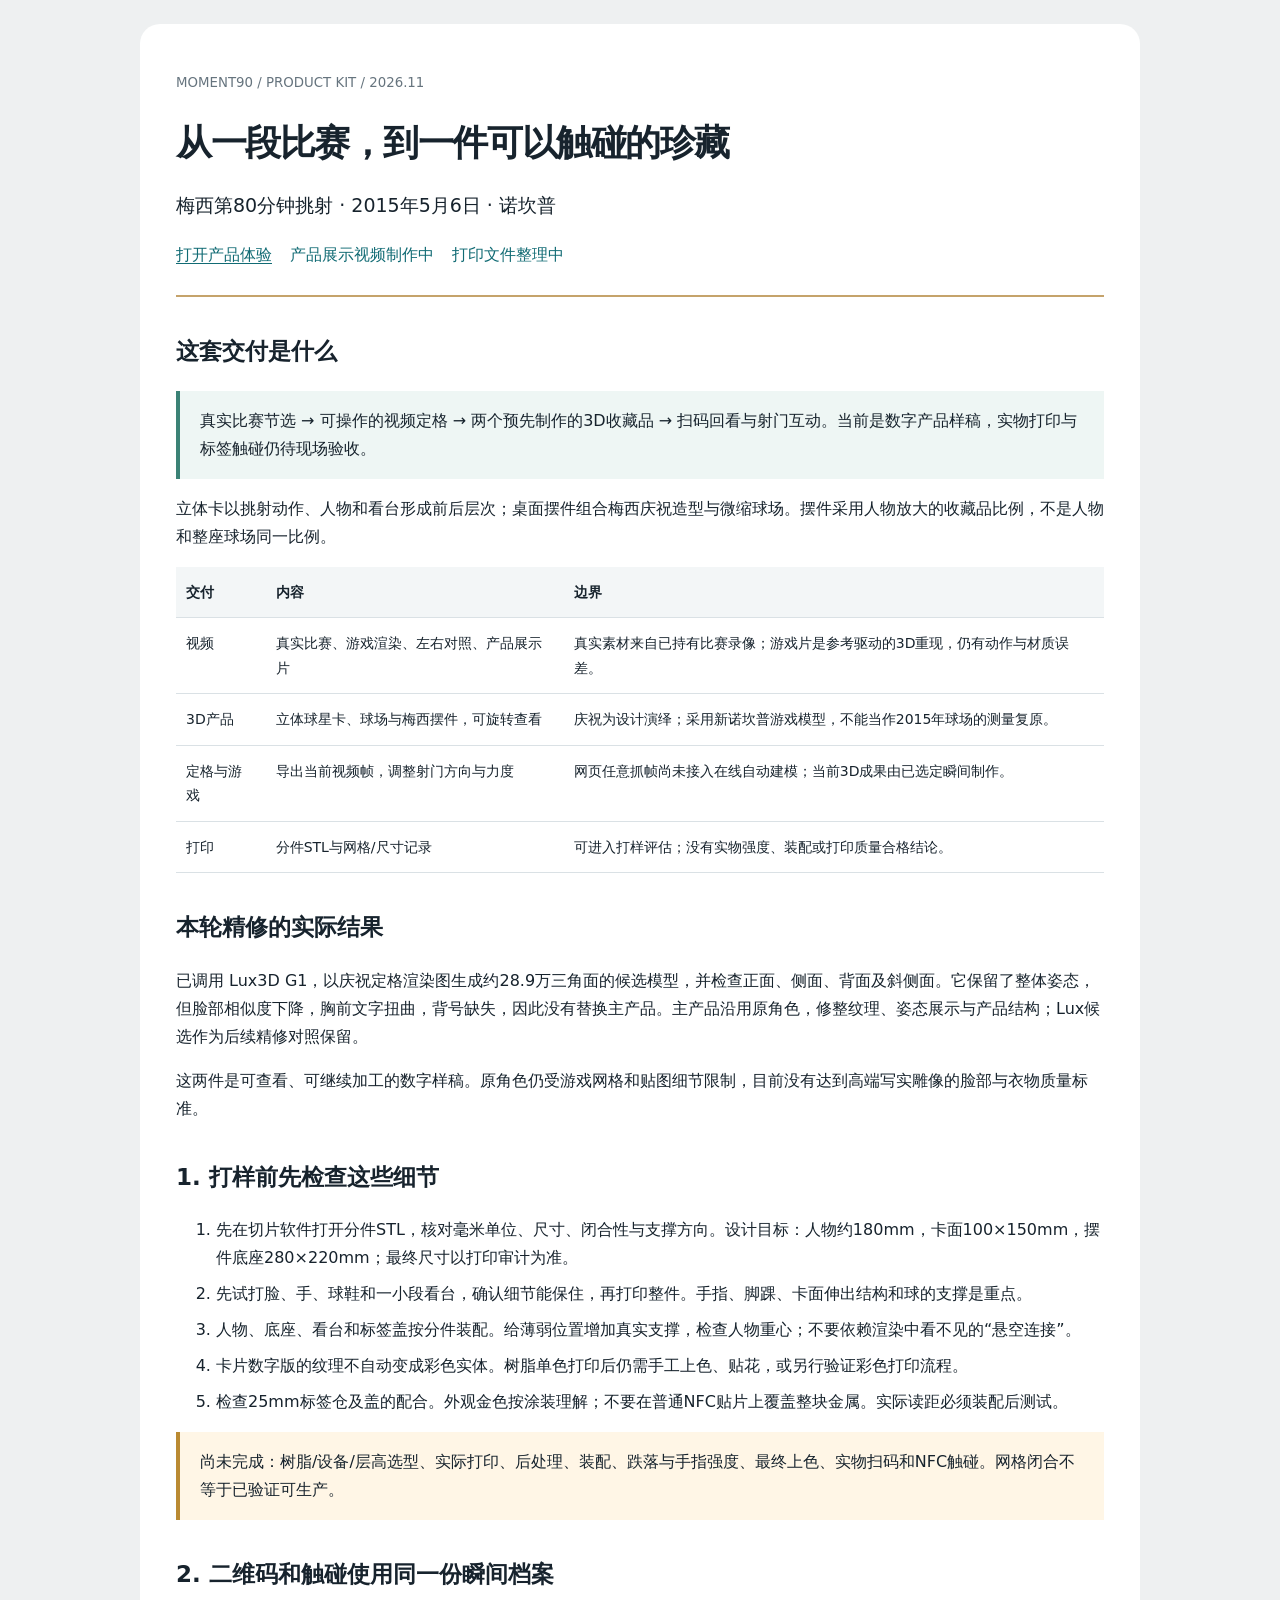
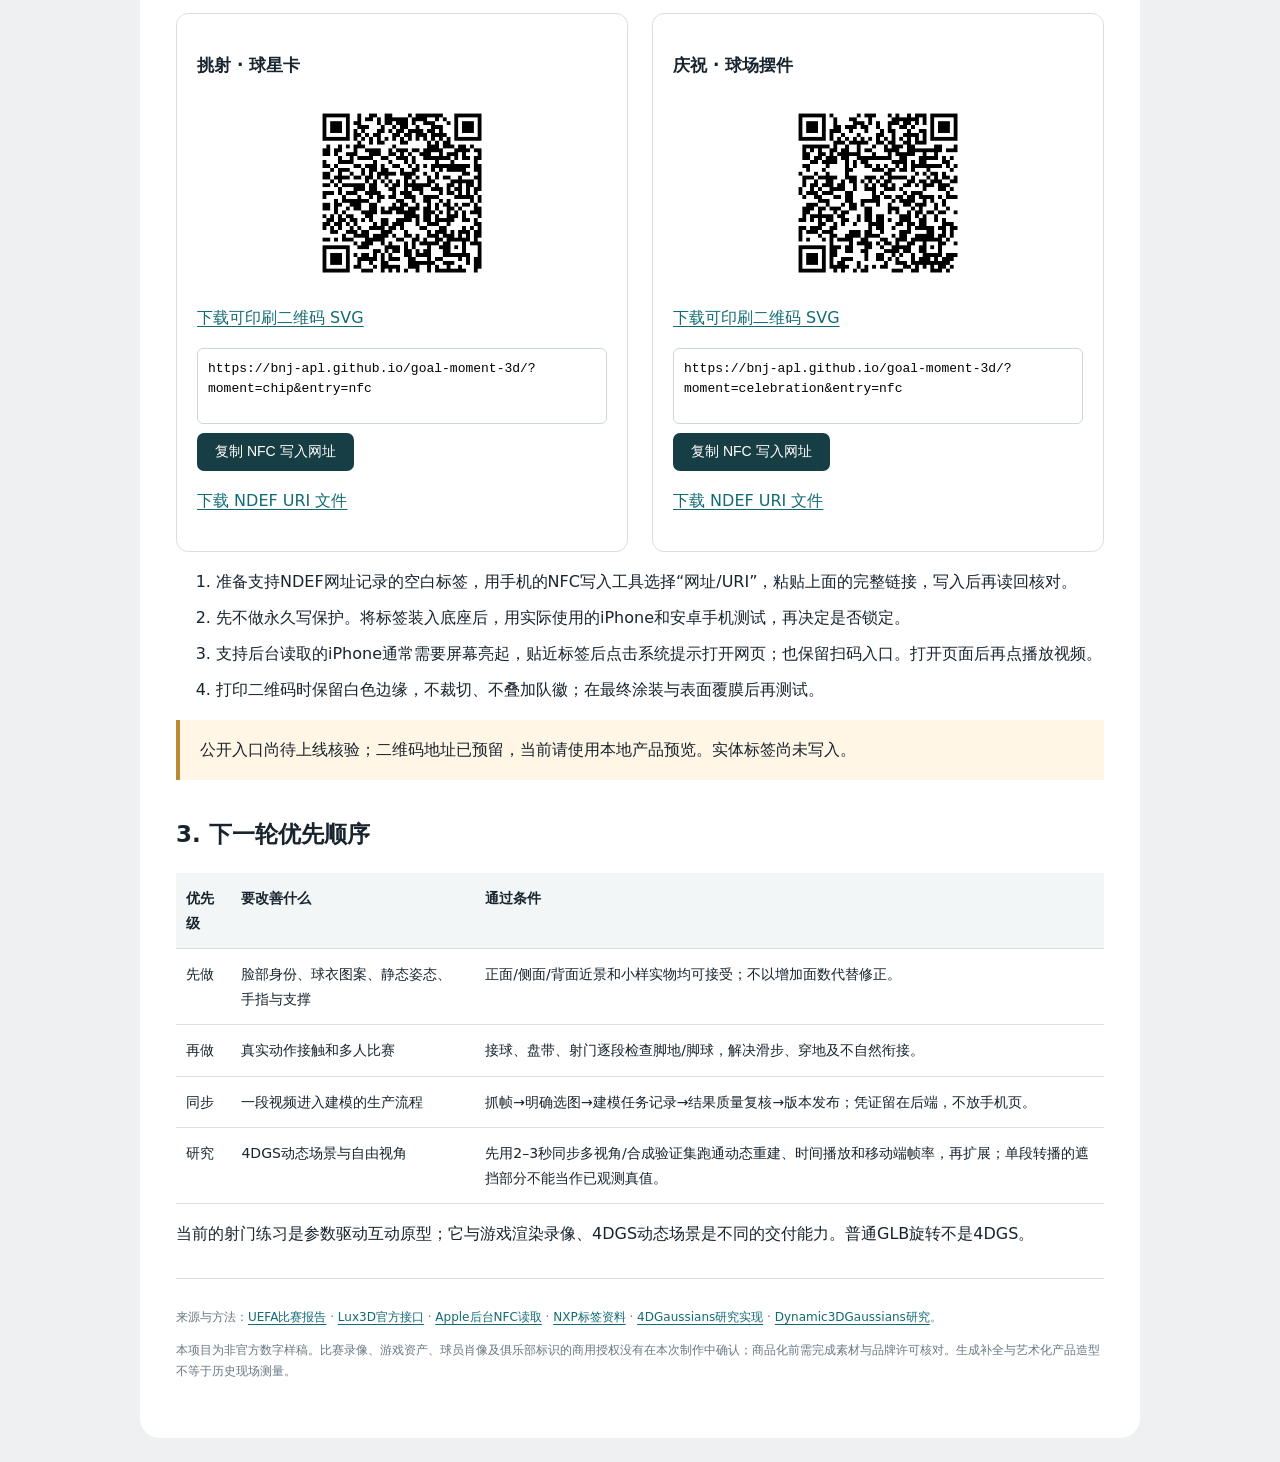
==== delivery/制作与打样说明.html @ 6e534cf5 "Add Moment90 collectible product experience" ====
<!doctype html><html lang="zh-CN"><meta charset="utf-8"><meta name="viewport" content="width=device-width,initial-scale=1"><title>MOMENT90 · 制作与打样说明</title><style>
:root{color-scheme:light}*{box-sizing:border-box}body{margin:0;background:#eef0f1;color:#17232d;font:16px/1.75 system-ui,-apple-system,"PingFang SC",sans-serif}main{max-width:1000px;padding:44px 36px;margin:24px auto;background:white;border-radius:20px}header{border-bottom:2px solid #c5a36b;padding-bottom:26px}small,.muted{color:#66747e}h1{font-size:36px;line-height:1.25;letter-spacing:-.04em}h2{font-size:23px;margin-top:34px}h3{font-size:17px}a{color:#116b74;text-underline-offset:3px}.lead{font-size:19px}.grid{display:grid;grid-template-columns:1fr 1fr;gap:24px}.box{border:1px solid #d7dfe3;border-radius:12px;padding:20px}.state{background:#eef6f4;padding:16px 20px;border-left:4px solid #3b8276}.pending{background:#fff6e6;padding:16px 20px;border-left:4px solid #ba8a32}table{width:100%;border-collapse:collapse;font-size:14px}th,td{text-align:left;vertical-align:top;border-bottom:1px solid #dae1e5;padding:13px 10px}th{background:#f3f6f7}img.qr{width:190px;height:190px;display:block;margin:12px auto}code{overflow-wrap:anywhere;font-size:13px}li{margin:8px 0}button{padding:10px 18px;background:#173e45;color:white;border:0;border-radius:7px;font-size:14px;cursor:pointer}textarea{width:100%;height:76px;font:13px/1.5 monospace;padding:10px;border:1px solid #cbd6dd;border-radius:6px;resize:none}.links{display:flex;gap:18px;flex-wrap:wrap}.foot{font-size:12px;color:#697883;margin-top:30px;border-top:1px solid #ddd;padding-top:16px}@media(max-width:650px){main{margin:0;border-radius:0;padding:28px 18px}.grid{grid-template-columns:1fr}h1{font-size:30px}table{font-size:12px}th,td{padding:8px 5px}}@media print{body{background:white}main{margin:0;padding:0}button{display:none}a{color:inherit}.box,table,.pending{break-inside:avoid}}
</style><main><header><small>MOMENT90 / PRODUCT KIT / 2026.11</small><h1>从一段比赛，到一件可以触碰的珍藏</h1><p class="lead">梅西第80分钟挑射 · 2015年5月6日 · 诺坎普</p><div class="links"><a href="../index.html">打开产品体验</a><a id="film-link" data-href="../media/product-film.mp4" aria-disabled="true">产品展示视频制作中</a><a id="print-link" data-href="print-samples.zip" aria-disabled="true">打印文件整理中</a></div></header>
<section><h2>这套交付是什么</h2><div class="state">真实比赛节选 → 可操作的视频定格 → 两个预先制作的3D收藏品 → 扫码回看与射门互动。当前是数字产品样稿，实物打印与标签触碰仍待现场验收。</div><p>立体卡以挑射动作、人物和看台形成前后层次；桌面摆件组合梅西庆祝造型与微缩球场。摆件采用人物放大的收藏品比例，不是人物和整座球场同一比例。</p><table><tr><th>交付</th><th>内容</th><th>边界</th></tr><tr><td>视频</td><td>真实比赛、游戏渲染、左右对照、产品展示片</td><td>真实素材来自已持有比赛录像；游戏片是参考驱动的3D重现，仍有动作与材质误差。</td></tr><tr><td>3D产品</td><td>立体球星卡、球场与梅西摆件，可旋转查看</td><td>庆祝为设计演绎；采用新诺坎普游戏模型，不能当作2015年球场的测量复原。</td></tr><tr><td>定格与游戏</td><td>导出当前视频帧，调整射门方向与力度</td><td>网页任意抓帧尚未接入在线自动建模；当前3D成果由已选定瞬间制作。</td></tr><tr><td>打印</td><td>分件STL与网格/尺寸记录</td><td>可进入打样评估；没有实物强度、装配或打印质量合格结论。</td></tr></table></section>
<section><h2>本轮精修的实际结果</h2><p>已调用 Lux3D G1，以庆祝定格渲染图生成约28.9万三角面的候选模型，并检查正面、侧面、背面及斜侧面。它保留了整体姿态，但脸部相似度下降，胸前文字扭曲，背号缺失，因此没有替换主产品。主产品沿用原角色，修整纹理、姿态展示与产品结构；Lux候选作为后续精修对照保留。</p><p>这两件是可查看、可继续加工的数字样稿。原角色仍受游戏网格和贴图细节限制，目前没有达到高端写实雕像的脸部与衣物质量标准。</p></section><section><h2>1. 打样前先检查这些细节</h2><ol><li>先在切片软件打开分件STL，核对毫米单位、尺寸、闭合性与支撑方向。设计目标：人物约180mm，卡面100×150mm，摆件底座280×220mm；最终尺寸以打印审计为准。</li><li>先试打脸、手、球鞋和一小段看台，确认细节能保住，再打印整件。手指、脚踝、卡面伸出结构和球的支撑是重点。</li><li>人物、底座、看台和标签盖按分件装配。给薄弱位置增加真实支撑，检查人物重心；不要依赖渲染中看不见的“悬空连接”。</li><li>卡片数字版的纹理不自动变成彩色实体。树脂单色打印后仍需手工上色、贴花，或另行验证彩色打印流程。</li><li>检查25mm标签仓及盖的配合。外观金色按涂装理解；不要在普通NFC贴片上覆盖整块金属。实际读距必须装配后测试。</li></ol><div class="pending">尚未完成：树脂/设备/层高选型、实际打印、后处理、装配、跌落与手指强度、最终上色、实物扫码和NFC触碰。网格闭合不等于已验证可生产。</div></section>
<section><h2>2. 二维码和触碰使用同一份瞬间档案</h2><div class="grid"><article class="box"><h3>挑射 · 球星卡</h3><img class="qr" src="../assets/experience-qr.png" alt="挑射瞬间二维码"><p><a href="../assets/experience-qr.svg" download>下载可印刷二维码 SVG</a></p><textarea readonly id="chip">https://bnj-apl.github.io/goal-moment-3d/?moment=chip&amp;entry=nfc</textarea><button onclick="copy('chip',this)">复制 NFC 写入网址</button><p><a href="nfc-chip.ndef" download>下载 NDEF URI 文件</a></p></article><article class="box"><h3>庆祝 · 球场摆件</h3><img class="qr" src="../assets/celebration-qr.png" alt="庆祝瞬间二维码"><p><a href="../assets/celebration-qr.svg" download>下载可印刷二维码 SVG</a></p><textarea readonly id="celebration">https://bnj-apl.github.io/goal-moment-3d/?moment=celebration&amp;entry=nfc</textarea><button onclick="copy('celebration',this)">复制 NFC 写入网址</button><p><a href="nfc-celebration.ndef" download>下载 NDEF URI 文件</a></p></article></div><ol><li>准备支持NDEF网址记录的空白标签，用手机的NFC写入工具选择“网址/URI”，粘贴上面的完整链接，写入后再读回核对。</li><li>先不做永久写保护。将标签装入底座后，用实际使用的iPhone和安卓手机测试，再决定是否锁定。</li><li>支持后台读取的iPhone通常需要屏幕亮起，贴近标签后点击系统提示打开网页；也保留扫码入口。打开页面后再点播放视频。</li><li>打印二维码时保留白色边缘，不裁切、不叠加队徽；在最终涂装与表面覆膜后再测试。</li></ol><p id="web-state" class="pending">公开网址验收状态：读取中。此处的文件正确不代表实体标签已写入。</p></section>
<section><h2>3. 下一轮优先顺序</h2><table><tr><th>优先级</th><th>要改善什么</th><th>通过条件</th></tr><tr><td>先做</td><td>脸部身份、球衣图案、静态姿态、手指与支撑</td><td>正面/侧面/背面近景和小样实物均可接受；不以增加面数代替修正。</td></tr><tr><td>再做</td><td>真实动作接触和多人比赛</td><td>接球、盘带、射门逐段检查脚地/脚球，解决滑步、穿地及不自然衔接。</td></tr><tr><td>同步</td><td>一段视频进入建模的生产流程</td><td>抓帧→明确选图→建模任务记录→结果质量复核→版本发布；凭证留在后端，不放手机页。</td></tr><tr><td>研究</td><td>4DGS动态场景与自由视角</td><td>先用2–3秒同步多视角/合成验证集跑通动态重建、时间播放和移动端帧率，再扩展；单段转播的遮挡部分不能当作已观测真值。</td></tr></table><p>当前的射门练习是参数驱动互动原型；它与游戏渲染录像、4DGS动态场景是不同的交付能力。普通GLB旋转不是4DGS。</p></section>
<footer class="foot"><p>来源与方法：<a href="https://www.uefa.com/uefachampionsleague/news/0221-0e909116af7b-fe3ef95b6374-1000--messi-double-puts-barca-in-control-against-bayern/">UEFA比赛报告</a> · <a href="https://labs.aholo.ai/api-docs/en/sdk/python">Lux3D官方接口</a> · <a href="https://developer.apple.com/documentation/CoreNFC/adding-support-for-background-tag-reading">Apple后台NFC读取</a> · <a href="https://www.nxp.com/docs/en/data-sheet/NTAG213_215_216.pdf">NXP标签资料</a> · <a href="https://github.com/hustvl/4DGaussians">4DGaussians研究实现</a> · <a href="https://dynamic3dgaussians.github.io/">Dynamic3DGaussians研究</a>。</p><p>本项目为非官方数字样稿。比赛录像、游戏资产、球员肖像及俱乐部标识的商用授权没有在本次制作中确认；商品化前需完成素材与品牌许可核对。生成补全与艺术化产品造型不等于历史现场测量。</p></footer></main><script>async function checkDownload(id,label){let a=document.getElementById(id);try{let r=await fetch(a.dataset.href,{method:"HEAD",cache:"no-store"});if(r.ok){a.href=a.dataset.href;a.textContent=label;a.removeAttribute("aria-disabled")}}catch(e){}}checkDownload("film-link","产品展示视频");checkDownload("print-link","分件打印候选包");setInterval(()=>{checkDownload("film-link","产品展示视频");checkDownload("print-link","分件打印候选包")},30000);async function copy(id,b){let t=document.getElementById(id);try{await navigator.clipboard.writeText(t.value);b.textContent='已复制'}catch(e){t.select();b.textContent='已选中，请复制'}}fetch('../product-contract.json').then(r=>r.json()).then(d=>{let e=document.getElementById('web-state');e.textContent=d.experience?.verified?'公开入口已完成线上检查。二维码与NDEF内容已解码核对；实体标签尚未写入或触碰验收。':'公开入口尚待上线核验；二维码地址已预留，当前请使用本地产品预览。实体标签尚未写入。';e.className=d.experience?.verified?'state':'pending'}).catch(()=>{document.getElementById('web-state').textContent='离线查看说明：请联网打开产品入口确认可访问。实体标签尚未写入。'})</script></html>
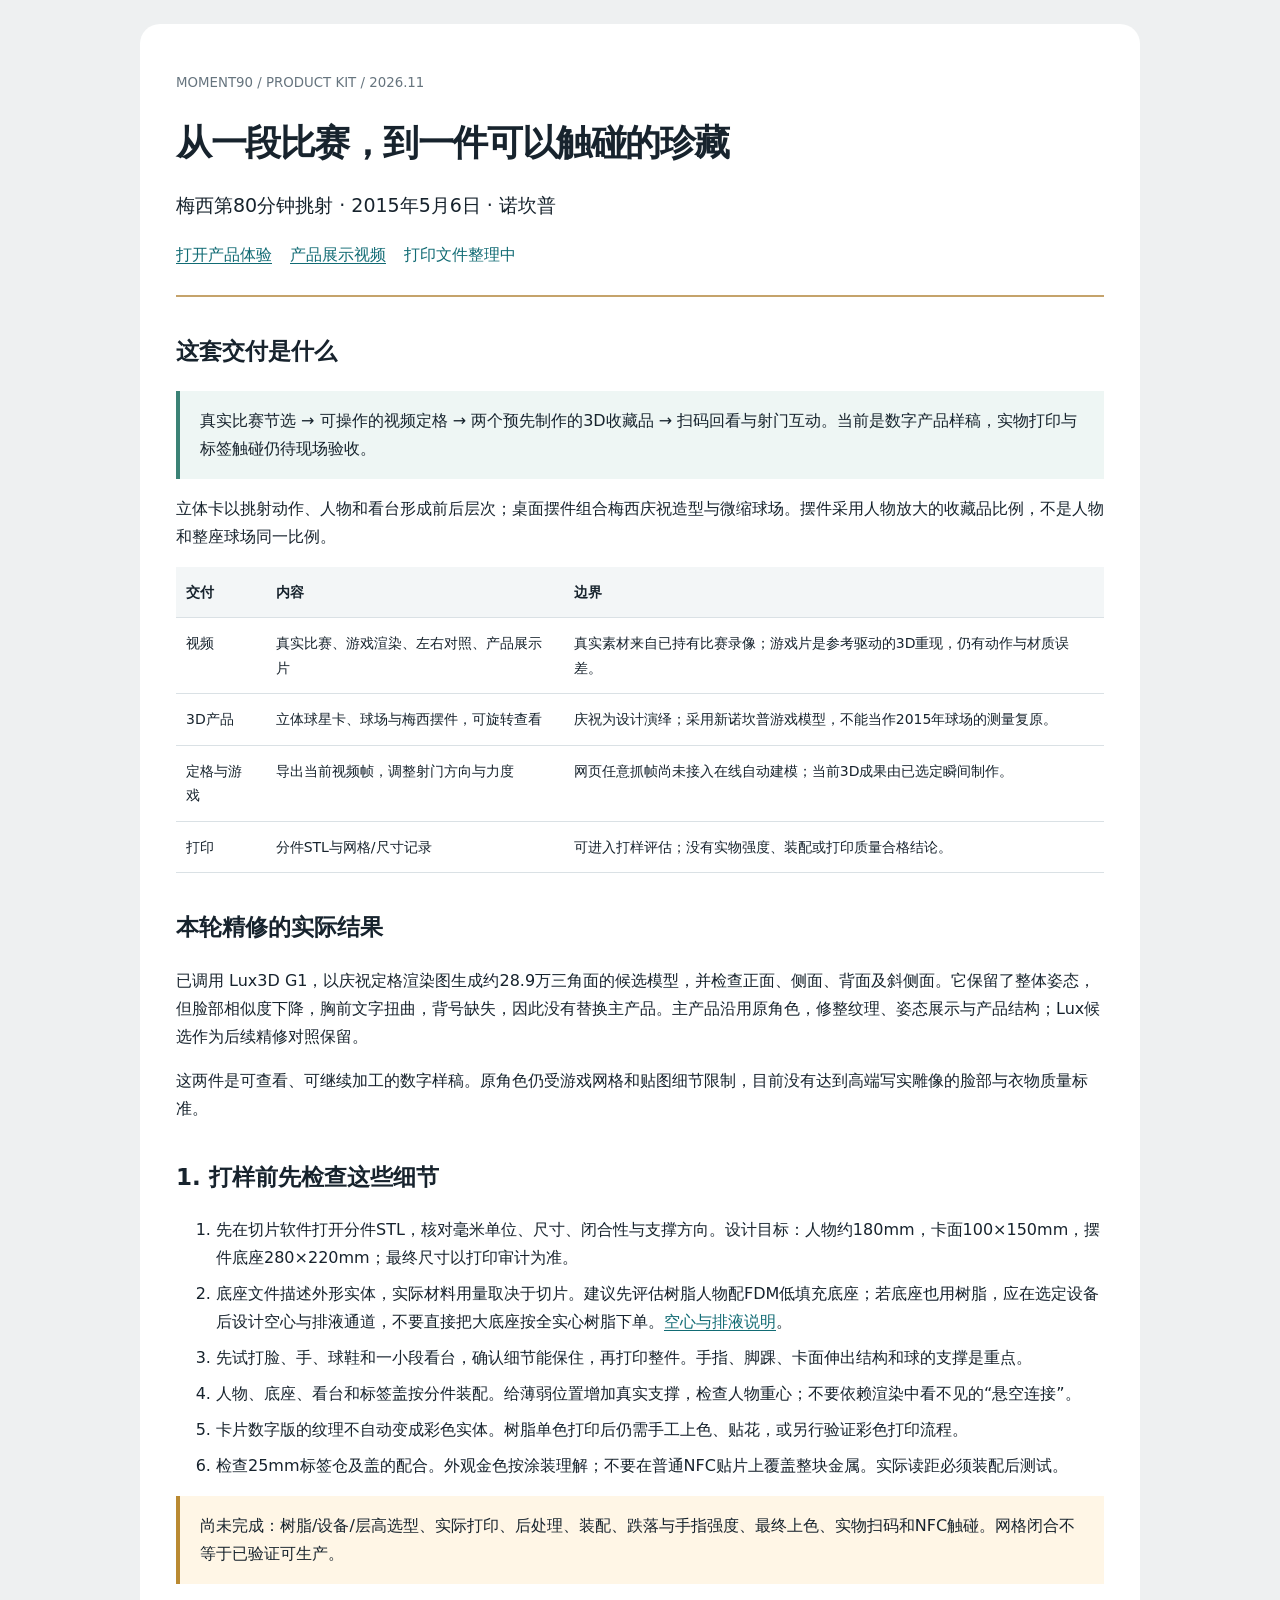
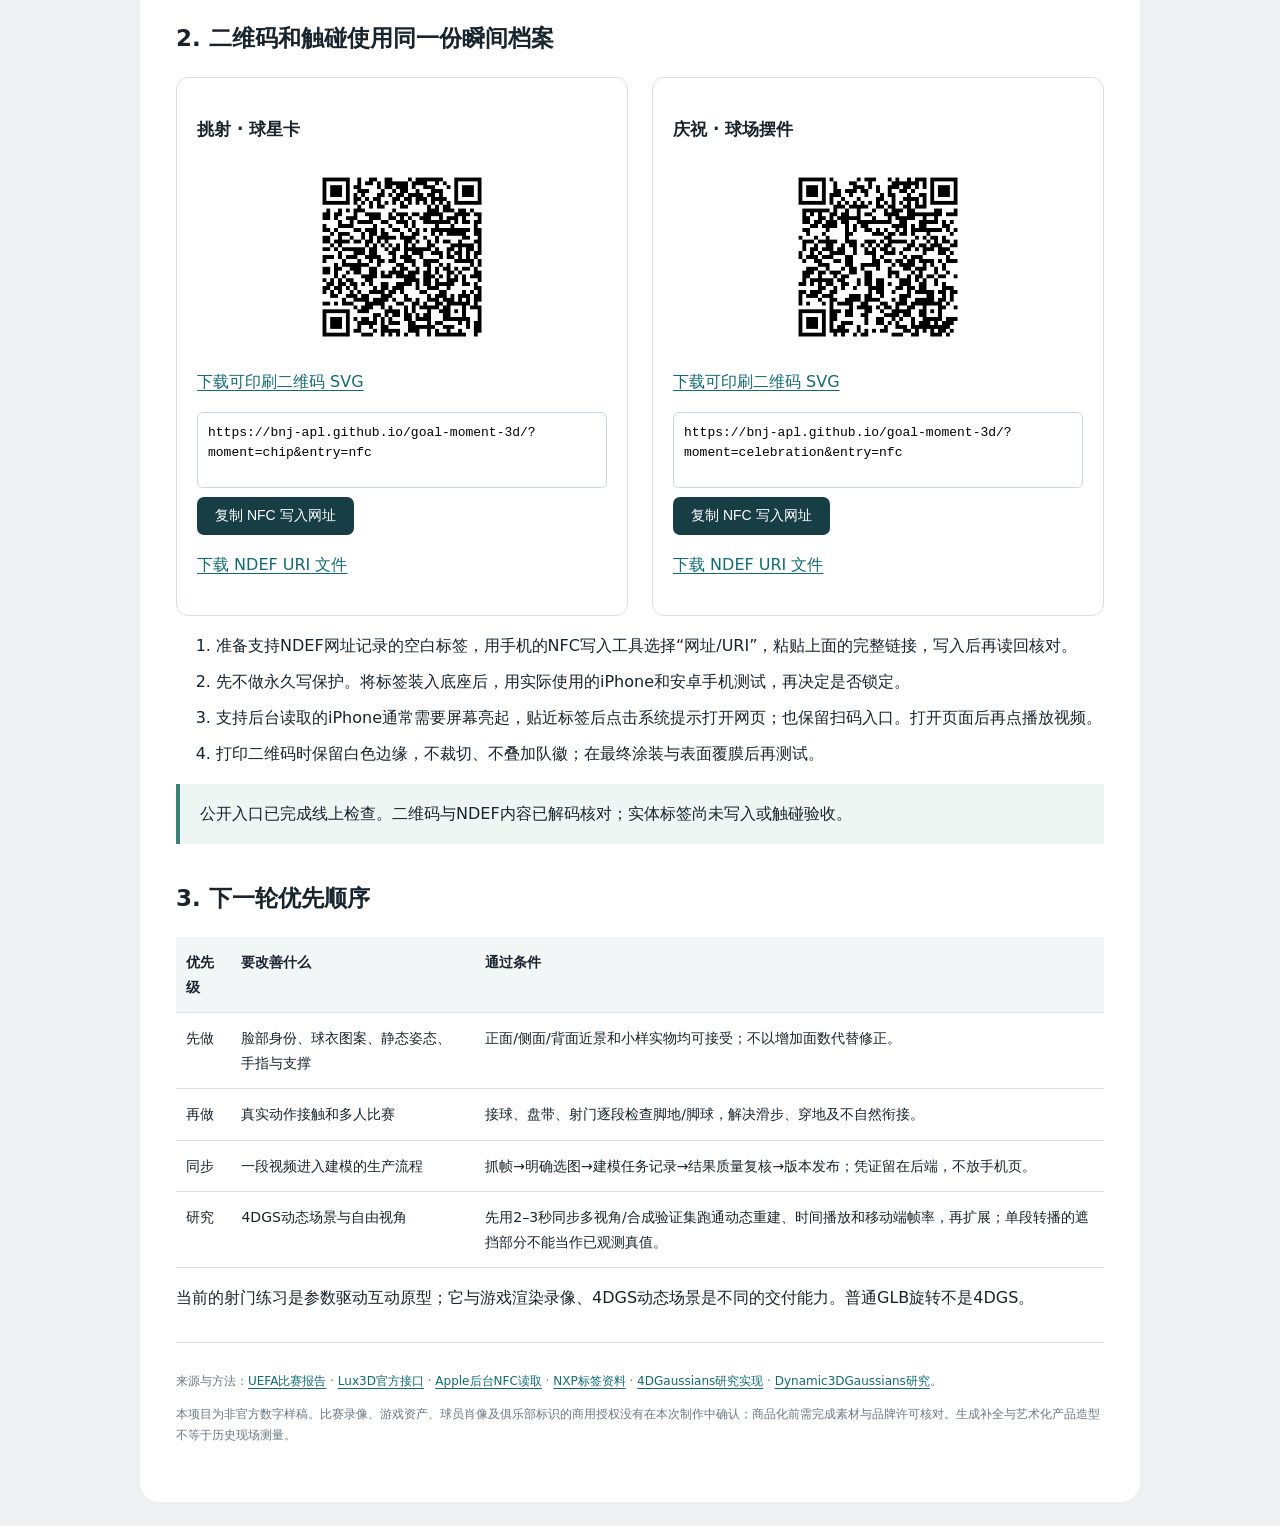
==== commit 4d768c03: "Publish 72-second Moment90 product film" ====
--- a/delivery/制作与打样说明.html
+++ b/delivery/制作与打样说明.html
@@ -2,7 +2,7 @@
 :root{color-scheme:light}*{box-sizing:border-box}body{margin:0;background:#eef0f1;color:#17232d;font:16px/1.75 system-ui,-apple-system,"PingFang SC",sans-serif}main{max-width:1000px;padding:44px 36px;margin:24px auto;background:white;border-radius:20px}header{border-bottom:2px solid #c5a36b;padding-bottom:26px}small,.muted{color:#66747e}h1{font-size:36px;line-height:1.25;letter-spacing:-.04em}h2{font-size:23px;margin-top:34px}h3{font-size:17px}a{color:#116b74;text-underline-offset:3px}.lead{font-size:19px}.grid{display:grid;grid-template-columns:1fr 1fr;gap:24px}.box{border:1px solid #d7dfe3;border-radius:12px;padding:20px}.state{background:#eef6f4;padding:16px 20px;border-left:4px solid #3b8276}.pending{background:#fff6e6;padding:16px 20px;border-left:4px solid #ba8a32}table{width:100%;border-collapse:collapse;font-size:14px}th,td{text-align:left;vertical-align:top;border-bottom:1px solid #dae1e5;padding:13px 10px}th{background:#f3f6f7}img.qr{width:190px;height:190px;display:block;margin:12px auto}code{overflow-wrap:anywhere;font-size:13px}li{margin:8px 0}button{padding:10px 18px;background:#173e45;color:white;border:0;border-radius:7px;font-size:14px;cursor:pointer}textarea{width:100%;height:76px;font:13px/1.5 monospace;padding:10px;border:1px solid #cbd6dd;border-radius:6px;resize:none}.links{display:flex;gap:18px;flex-wrap:wrap}.foot{font-size:12px;color:#697883;margin-top:30px;border-top:1px solid #ddd;padding-top:16px}@media(max-width:650px){main{margin:0;border-radius:0;padding:28px 18px}.grid{grid-template-columns:1fr}h1{font-size:30px}table{font-size:12px}th,td{padding:8px 5px}}@media print{body{background:white}main{margin:0;padding:0}button{display:none}a{color:inherit}.box,table,.pending{break-inside:avoid}}
 </style><main><header><small>MOMENT90 / PRODUCT KIT / 2026.11</small><h1>从一段比赛，到一件可以触碰的珍藏</h1><p class="lead">梅西第80分钟挑射 · 2015年5月6日 · 诺坎普</p><div class="links"><a href="../index.html">打开产品体验</a><a id="film-link" data-href="../media/product-film.mp4" aria-disabled="true">产品展示视频制作中</a><a id="print-link" data-href="print-samples.zip" aria-disabled="true">打印文件整理中</a></div></header>
 <section><h2>这套交付是什么</h2><div class="state">真实比赛节选 → 可操作的视频定格 → 两个预先制作的3D收藏品 → 扫码回看与射门互动。当前是数字产品样稿，实物打印与标签触碰仍待现场验收。</div><p>立体卡以挑射动作、人物和看台形成前后层次；桌面摆件组合梅西庆祝造型与微缩球场。摆件采用人物放大的收藏品比例，不是人物和整座球场同一比例。</p><table><tr><th>交付</th><th>内容</th><th>边界</th></tr><tr><td>视频</td><td>真实比赛、游戏渲染、左右对照、产品展示片</td><td>真实素材来自已持有比赛录像；游戏片是参考驱动的3D重现，仍有动作与材质误差。</td></tr><tr><td>3D产品</td><td>立体球星卡、球场与梅西摆件，可旋转查看</td><td>庆祝为设计演绎；采用新诺坎普游戏模型，不能当作2015年球场的测量复原。</td></tr><tr><td>定格与游戏</td><td>导出当前视频帧，调整射门方向与力度</td><td>网页任意抓帧尚未接入在线自动建模；当前3D成果由已选定瞬间制作。</td></tr><tr><td>打印</td><td>分件STL与网格/尺寸记录</td><td>可进入打样评估；没有实物强度、装配或打印质量合格结论。</td></tr></table></section>
-<section><h2>本轮精修的实际结果</h2><p>已调用 Lux3D G1，以庆祝定格渲染图生成约28.9万三角面的候选模型，并检查正面、侧面、背面及斜侧面。它保留了整体姿态，但脸部相似度下降，胸前文字扭曲，背号缺失，因此没有替换主产品。主产品沿用原角色，修整纹理、姿态展示与产品结构；Lux候选作为后续精修对照保留。</p><p>这两件是可查看、可继续加工的数字样稿。原角色仍受游戏网格和贴图细节限制，目前没有达到高端写实雕像的脸部与衣物质量标准。</p></section><section><h2>1. 打样前先检查这些细节</h2><ol><li>先在切片软件打开分件STL，核对毫米单位、尺寸、闭合性与支撑方向。设计目标：人物约180mm，卡面100×150mm，摆件底座280×220mm；最终尺寸以打印审计为准。</li><li>先试打脸、手、球鞋和一小段看台，确认细节能保住，再打印整件。手指、脚踝、卡面伸出结构和球的支撑是重点。</li><li>人物、底座、看台和标签盖按分件装配。给薄弱位置增加真实支撑，检查人物重心；不要依赖渲染中看不见的“悬空连接”。</li><li>卡片数字版的纹理不自动变成彩色实体。树脂单色打印后仍需手工上色、贴花，或另行验证彩色打印流程。</li><li>检查25mm标签仓及盖的配合。外观金色按涂装理解；不要在普通NFC贴片上覆盖整块金属。实际读距必须装配后测试。</li></ol><div class="pending">尚未完成：树脂/设备/层高选型、实际打印、后处理、装配、跌落与手指强度、最终上色、实物扫码和NFC触碰。网格闭合不等于已验证可生产。</div></section>
+<section><h2>本轮精修的实际结果</h2><p>已调用 Lux3D G1，以庆祝定格渲染图生成约28.9万三角面的候选模型，并检查正面、侧面、背面及斜侧面。它保留了整体姿态，但脸部相似度下降，胸前文字扭曲，背号缺失，因此没有替换主产品。主产品沿用原角色，修整纹理、姿态展示与产品结构；Lux候选作为后续精修对照保留。</p><p>这两件是可查看、可继续加工的数字样稿。原角色仍受游戏网格和贴图细节限制，目前没有达到高端写实雕像的脸部与衣物质量标准。</p></section><section><h2>1. 打样前先检查这些细节</h2><ol><li>先在切片软件打开分件STL，核对毫米单位、尺寸、闭合性与支撑方向。设计目标：人物约180mm，卡面100×150mm，摆件底座280×220mm；最终尺寸以打印审计为准。</li><li>底座文件描述外形实体，实际材料用量取决于切片。建议先评估树脂人物配FDM低填充底座；若底座也用树脂，应在选定设备后设计空心与排液通道，不要直接把大底座按全实心树脂下单。<a href="https://formlabs.com/support/Hollowing-models-in-PreForm/">空心与排液说明</a>。</li><li>先试打脸、手、球鞋和一小段看台，确认细节能保住，再打印整件。手指、脚踝、卡面伸出结构和球的支撑是重点。</li><li>人物、底座、看台和标签盖按分件装配。给薄弱位置增加真实支撑，检查人物重心；不要依赖渲染中看不见的“悬空连接”。</li><li>卡片数字版的纹理不自动变成彩色实体。树脂单色打印后仍需手工上色、贴花，或另行验证彩色打印流程。</li><li>检查25mm标签仓及盖的配合。外观金色按涂装理解；不要在普通NFC贴片上覆盖整块金属。实际读距必须装配后测试。</li></ol><div class="pending">尚未完成：树脂/设备/层高选型、实际打印、后处理、装配、跌落与手指强度、最终上色、实物扫码和NFC触碰。网格闭合不等于已验证可生产。</div></section>
 <section><h2>2. 二维码和触碰使用同一份瞬间档案</h2><div class="grid"><article class="box"><h3>挑射 · 球星卡</h3><img class="qr" src="../assets/experience-qr.png" alt="挑射瞬间二维码"><p><a href="../assets/experience-qr.svg" download>下载可印刷二维码 SVG</a></p><textarea readonly id="chip">https://bnj-apl.github.io/goal-moment-3d/?moment=chip&amp;entry=nfc</textarea><button onclick="copy('chip',this)">复制 NFC 写入网址</button><p><a href="nfc-chip.ndef" download>下载 NDEF URI 文件</a></p></article><article class="box"><h3>庆祝 · 球场摆件</h3><img class="qr" src="../assets/celebration-qr.png" alt="庆祝瞬间二维码"><p><a href="../assets/celebration-qr.svg" download>下载可印刷二维码 SVG</a></p><textarea readonly id="celebration">https://bnj-apl.github.io/goal-moment-3d/?moment=celebration&amp;entry=nfc</textarea><button onclick="copy('celebration',this)">复制 NFC 写入网址</button><p><a href="nfc-celebration.ndef" download>下载 NDEF URI 文件</a></p></article></div><ol><li>准备支持NDEF网址记录的空白标签，用手机的NFC写入工具选择“网址/URI”，粘贴上面的完整链接，写入后再读回核对。</li><li>先不做永久写保护。将标签装入底座后，用实际使用的iPhone和安卓手机测试，再决定是否锁定。</li><li>支持后台读取的iPhone通常需要屏幕亮起，贴近标签后点击系统提示打开网页；也保留扫码入口。打开页面后再点播放视频。</li><li>打印二维码时保留白色边缘，不裁切、不叠加队徽；在最终涂装与表面覆膜后再测试。</li></ol><p id="web-state" class="pending">公开网址验收状态：读取中。此处的文件正确不代表实体标签已写入。</p></section>
 <section><h2>3. 下一轮优先顺序</h2><table><tr><th>优先级</th><th>要改善什么</th><th>通过条件</th></tr><tr><td>先做</td><td>脸部身份、球衣图案、静态姿态、手指与支撑</td><td>正面/侧面/背面近景和小样实物均可接受；不以增加面数代替修正。</td></tr><tr><td>再做</td><td>真实动作接触和多人比赛</td><td>接球、盘带、射门逐段检查脚地/脚球，解决滑步、穿地及不自然衔接。</td></tr><tr><td>同步</td><td>一段视频进入建模的生产流程</td><td>抓帧→明确选图→建模任务记录→结果质量复核→版本发布；凭证留在后端，不放手机页。</td></tr><tr><td>研究</td><td>4DGS动态场景与自由视角</td><td>先用2–3秒同步多视角/合成验证集跑通动态重建、时间播放和移动端帧率，再扩展；单段转播的遮挡部分不能当作已观测真值。</td></tr></table><p>当前的射门练习是参数驱动互动原型；它与游戏渲染录像、4DGS动态场景是不同的交付能力。普通GLB旋转不是4DGS。</p></section>
 <footer class="foot"><p>来源与方法：<a href="https://www.uefa.com/uefachampionsleague/news/0221-0e909116af7b-fe3ef95b6374-1000--messi-double-puts-barca-in-control-against-bayern/">UEFA比赛报告</a> · <a href="https://labs.aholo.ai/api-docs/en/sdk/python">Lux3D官方接口</a> · <a href="https://developer.apple.com/documentation/CoreNFC/adding-support-for-background-tag-reading">Apple后台NFC读取</a> · <a href="https://www.nxp.com/docs/en/data-sheet/NTAG213_215_216.pdf">NXP标签资料</a> · <a href="https://github.com/hustvl/4DGaussians">4DGaussians研究实现</a> · <a href="https://dynamic3dgaussians.github.io/">Dynamic3DGaussians研究</a>。</p><p>本项目为非官方数字样稿。比赛录像、游戏资产、球员肖像及俱乐部标识的商用授权没有在本次制作中确认；商品化前需完成素材与品牌许可核对。生成补全与艺术化产品造型不等于历史现场测量。</p></footer></main><script>async function checkDownload(id,label){let a=document.getElementById(id);try{let r=await fetch(a.dataset.href,{method:"HEAD",cache:"no-store"});if(r.ok){a.href=a.dataset.href;a.textContent=label;a.removeAttribute("aria-disabled")}}catch(e){}}checkDownload("film-link","产品展示视频");checkDownload("print-link","分件打印候选包");setInterval(()=>{checkDownload("film-link","产品展示视频");checkDownload("print-link","分件打印候选包")},30000);async function copy(id,b){let t=document.getElementById(id);try{await navigator.clipboard.writeText(t.value);b.textContent='已复制'}catch(e){t.select();b.textContent='已选中，请复制'}}fetch('../product-contract.json').then(r=>r.json()).then(d=>{let e=document.getElementById('web-state');e.textContent=d.experience?.verified?'公开入口已完成线上检查。二维码与NDEF内容已解码核对；实体标签尚未写入或触碰验收。':'公开入口尚待上线核验；二维码地址已预留，当前请使用本地产品预览。实体标签尚未写入。';e.className=d.experience?.verified?'state':'pending'}).catch(()=>{document.getElementById('web-state').textContent='离线查看说明：请联网打开产品入口确认可访问。实体标签尚未写入。'})</script></html>
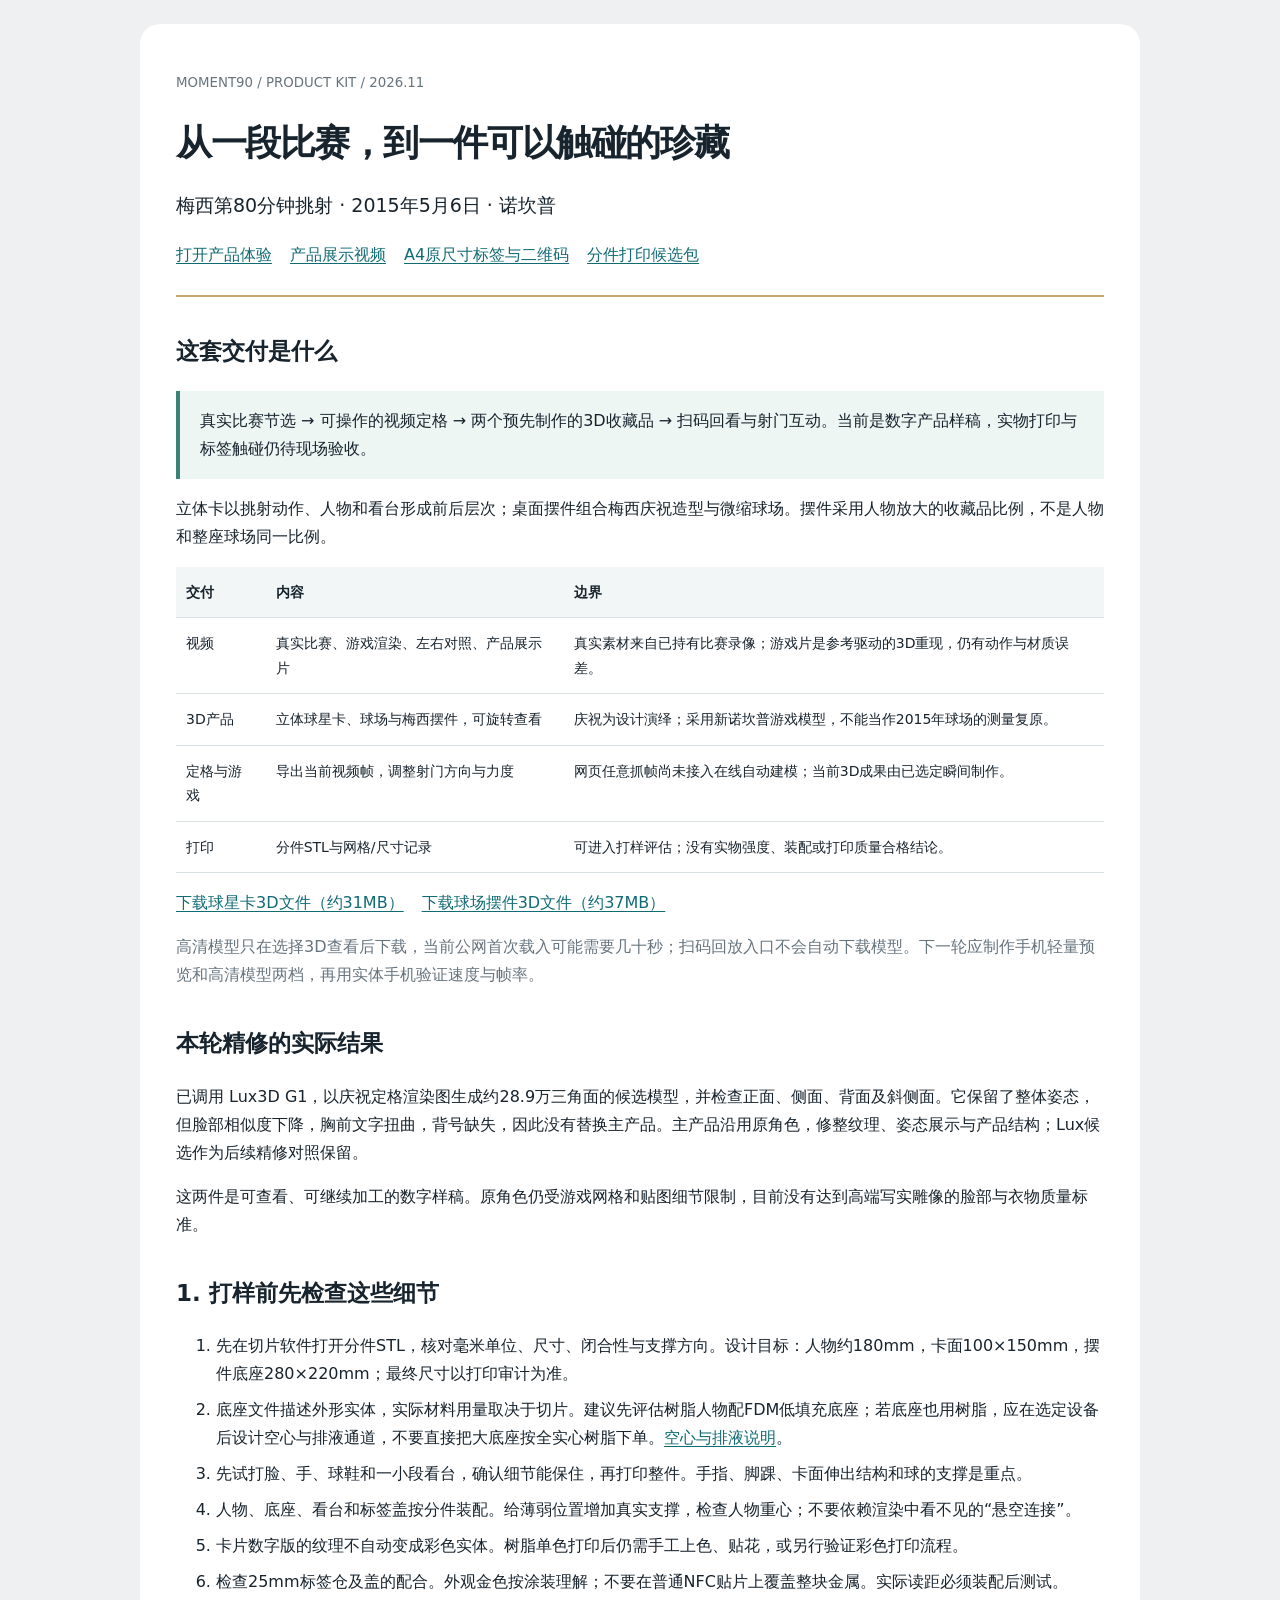
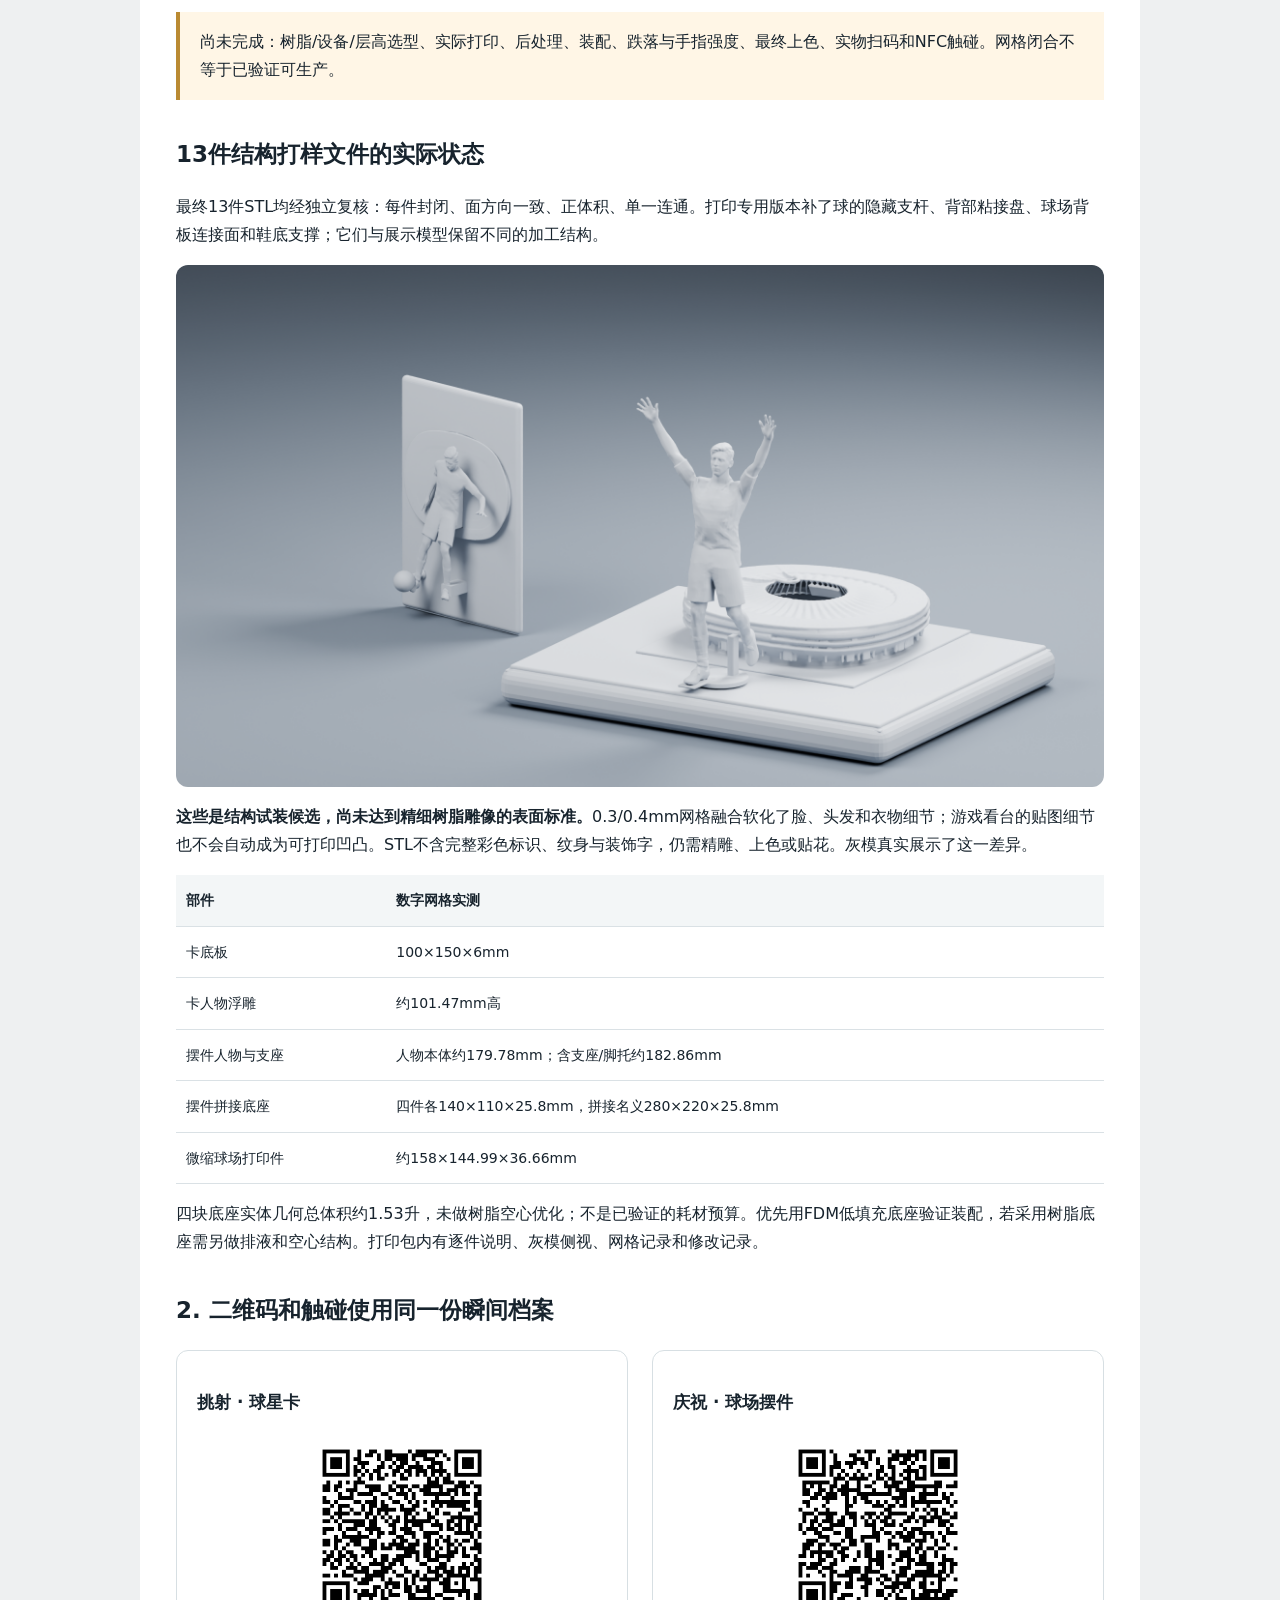
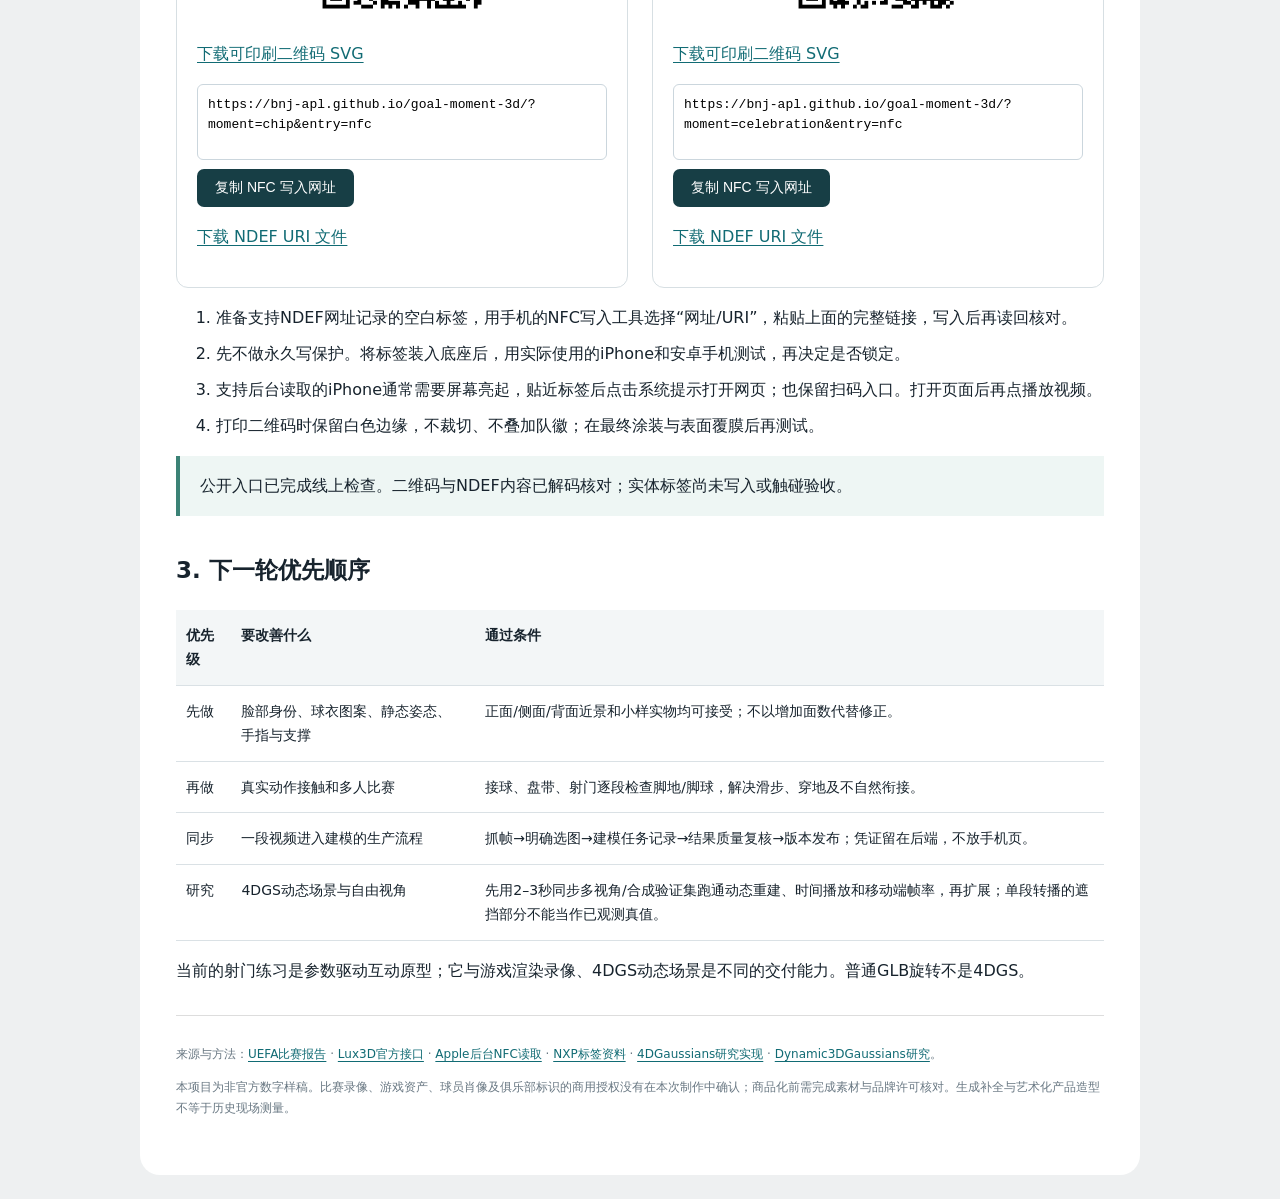
==== commit f396dceb: "Add verified structural print kit and A4 product labels" ====
--- a/delivery/制作与打样说明.html
+++ b/delivery/制作与打样说明.html
@@ -1,8 +1,8 @@
 <!doctype html><html lang="zh-CN"><meta charset="utf-8"><meta name="viewport" content="width=device-width,initial-scale=1"><title>MOMENT90 · 制作与打样说明</title><style>
 :root{color-scheme:light}*{box-sizing:border-box}body{margin:0;background:#eef0f1;color:#17232d;font:16px/1.75 system-ui,-apple-system,"PingFang SC",sans-serif}main{max-width:1000px;padding:44px 36px;margin:24px auto;background:white;border-radius:20px}header{border-bottom:2px solid #c5a36b;padding-bottom:26px}small,.muted{color:#66747e}h1{font-size:36px;line-height:1.25;letter-spacing:-.04em}h2{font-size:23px;margin-top:34px}h3{font-size:17px}a{color:#116b74;text-underline-offset:3px}.lead{font-size:19px}.grid{display:grid;grid-template-columns:1fr 1fr;gap:24px}.box{border:1px solid #d7dfe3;border-radius:12px;padding:20px}.state{background:#eef6f4;padding:16px 20px;border-left:4px solid #3b8276}.pending{background:#fff6e6;padding:16px 20px;border-left:4px solid #ba8a32}table{width:100%;border-collapse:collapse;font-size:14px}th,td{text-align:left;vertical-align:top;border-bottom:1px solid #dae1e5;padding:13px 10px}th{background:#f3f6f7}img.qr{width:190px;height:190px;display:block;margin:12px auto}code{overflow-wrap:anywhere;font-size:13px}li{margin:8px 0}button{padding:10px 18px;background:#173e45;color:white;border:0;border-radius:7px;font-size:14px;cursor:pointer}textarea{width:100%;height:76px;font:13px/1.5 monospace;padding:10px;border:1px solid #cbd6dd;border-radius:6px;resize:none}.links{display:flex;gap:18px;flex-wrap:wrap}.foot{font-size:12px;color:#697883;margin-top:30px;border-top:1px solid #ddd;padding-top:16px}@media(max-width:650px){main{margin:0;border-radius:0;padding:28px 18px}.grid{grid-template-columns:1fr}h1{font-size:30px}table{font-size:12px}th,td{padding:8px 5px}}@media print{body{background:white}main{margin:0;padding:0}button{display:none}a{color:inherit}.box,table,.pending{break-inside:avoid}}
-</style><main><header><small>MOMENT90 / PRODUCT KIT / 2026.11</small><h1>从一段比赛，到一件可以触碰的珍藏</h1><p class="lead">梅西第80分钟挑射 · 2015年5月6日 · 诺坎普</p><div class="links"><a href="../index.html">打开产品体验</a><a id="film-link" data-href="../media/product-film.mp4" aria-disabled="true">产品展示视频制作中</a><a id="print-link" data-href="print-samples.zip" aria-disabled="true">打印文件整理中</a></div></header>
+</style><main><header><small>MOMENT90 / PRODUCT KIT / 2026.11</small><h1>从一段比赛，到一件可以触碰的珍藏</h1><p class="lead">梅西第80分钟挑射 · 2015年5月6日 · 诺坎普</p><div class="links"><a href="../index.html">打开产品体验</a><a id="film-link" data-href="../media/product-film.mp4" aria-disabled="true">产品展示视频制作中</a><a href="标签与二维码-1比1.html">A4原尺寸标签与二维码</a><a id="print-link" data-href="print-samples.zip" aria-disabled="true">打印文件整理中</a></div></header>
 <section><h2>这套交付是什么</h2><div class="state">真实比赛节选 → 可操作的视频定格 → 两个预先制作的3D收藏品 → 扫码回看与射门互动。当前是数字产品样稿，实物打印与标签触碰仍待现场验收。</div><p>立体卡以挑射动作、人物和看台形成前后层次；桌面摆件组合梅西庆祝造型与微缩球场。摆件采用人物放大的收藏品比例，不是人物和整座球场同一比例。</p><table><tr><th>交付</th><th>内容</th><th>边界</th></tr><tr><td>视频</td><td>真实比赛、游戏渲染、左右对照、产品展示片</td><td>真实素材来自已持有比赛录像；游戏片是参考驱动的3D重现，仍有动作与材质误差。</td></tr><tr><td>3D产品</td><td>立体球星卡、球场与梅西摆件，可旋转查看</td><td>庆祝为设计演绎；采用新诺坎普游戏模型，不能当作2015年球场的测量复原。</td></tr><tr><td>定格与游戏</td><td>导出当前视频帧，调整射门方向与力度</td><td>网页任意抓帧尚未接入在线自动建模；当前3D成果由已选定瞬间制作。</td></tr><tr><td>打印</td><td>分件STL与网格/尺寸记录</td><td>可进入打样评估；没有实物强度、装配或打印质量合格结论。</td></tr></table></section>
-<section><h2>本轮精修的实际结果</h2><p>已调用 Lux3D G1，以庆祝定格渲染图生成约28.9万三角面的候选模型，并检查正面、侧面、背面及斜侧面。它保留了整体姿态，但脸部相似度下降，胸前文字扭曲，背号缺失，因此没有替换主产品。主产品沿用原角色，修整纹理、姿态展示与产品结构；Lux候选作为后续精修对照保留。</p><p>这两件是可查看、可继续加工的数字样稿。原角色仍受游戏网格和贴图细节限制，目前没有达到高端写实雕像的脸部与衣物质量标准。</p></section><section><h2>1. 打样前先检查这些细节</h2><ol><li>先在切片软件打开分件STL，核对毫米单位、尺寸、闭合性与支撑方向。设计目标：人物约180mm，卡面100×150mm，摆件底座280×220mm；最终尺寸以打印审计为准。</li><li>底座文件描述外形实体，实际材料用量取决于切片。建议先评估树脂人物配FDM低填充底座；若底座也用树脂，应在选定设备后设计空心与排液通道，不要直接把大底座按全实心树脂下单。<a href="https://formlabs.com/support/Hollowing-models-in-PreForm/">空心与排液说明</a>。</li><li>先试打脸、手、球鞋和一小段看台，确认细节能保住，再打印整件。手指、脚踝、卡面伸出结构和球的支撑是重点。</li><li>人物、底座、看台和标签盖按分件装配。给薄弱位置增加真实支撑，检查人物重心；不要依赖渲染中看不见的“悬空连接”。</li><li>卡片数字版的纹理不自动变成彩色实体。树脂单色打印后仍需手工上色、贴花，或另行验证彩色打印流程。</li><li>检查25mm标签仓及盖的配合。外观金色按涂装理解；不要在普通NFC贴片上覆盖整块金属。实际读距必须装配后测试。</li></ol><div class="pending">尚未完成：树脂/设备/层高选型、实际打印、后处理、装配、跌落与手指强度、最终上色、实物扫码和NFC触碰。网格闭合不等于已验证可生产。</div></section>
-<section><h2>2. 二维码和触碰使用同一份瞬间档案</h2><div class="grid"><article class="box"><h3>挑射 · 球星卡</h3><img class="qr" src="../assets/experience-qr.png" alt="挑射瞬间二维码"><p><a href="../assets/experience-qr.svg" download>下载可印刷二维码 SVG</a></p><textarea readonly id="chip">https://bnj-apl.github.io/goal-moment-3d/?moment=chip&amp;entry=nfc</textarea><button onclick="copy('chip',this)">复制 NFC 写入网址</button><p><a href="nfc-chip.ndef" download>下载 NDEF URI 文件</a></p></article><article class="box"><h3>庆祝 · 球场摆件</h3><img class="qr" src="../assets/celebration-qr.png" alt="庆祝瞬间二维码"><p><a href="../assets/celebration-qr.svg" download>下载可印刷二维码 SVG</a></p><textarea readonly id="celebration">https://bnj-apl.github.io/goal-moment-3d/?moment=celebration&amp;entry=nfc</textarea><button onclick="copy('celebration',this)">复制 NFC 写入网址</button><p><a href="nfc-celebration.ndef" download>下载 NDEF URI 文件</a></p></article></div><ol><li>准备支持NDEF网址记录的空白标签，用手机的NFC写入工具选择“网址/URI”，粘贴上面的完整链接，写入后再读回核对。</li><li>先不做永久写保护。将标签装入底座后，用实际使用的iPhone和安卓手机测试，再决定是否锁定。</li><li>支持后台读取的iPhone通常需要屏幕亮起，贴近标签后点击系统提示打开网页；也保留扫码入口。打开页面后再点播放视频。</li><li>打印二维码时保留白色边缘，不裁切、不叠加队徽；在最终涂装与表面覆膜后再测试。</li></ol><p id="web-state" class="pending">公开网址验收状态：读取中。此处的文件正确不代表实体标签已写入。</p></section>
+<p class="links"><a href="../assets/card-shot.glb" download="Moment90-射门立体卡.glb">下载球星卡3D文件（约31MB）</a><a href="../assets/diorama-celebration.glb" download="Moment90-庆祝球场摆件.glb">下载球场摆件3D文件（约37MB）</a></p><p class="muted">高清模型只在选择3D查看后下载，当前公网首次载入可能需要几十秒；扫码回放入口不会自动下载模型。下一轮应制作手机轻量预览和高清模型两档，再用实体手机验证速度与帧率。</p><section><h2>本轮精修的实际结果</h2><p>已调用 Lux3D G1，以庆祝定格渲染图生成约28.9万三角面的候选模型，并检查正面、侧面、背面及斜侧面。它保留了整体姿态，但脸部相似度下降，胸前文字扭曲，背号缺失，因此没有替换主产品。主产品沿用原角色，修整纹理、姿态展示与产品结构；Lux候选作为后续精修对照保留。</p><p>这两件是可查看、可继续加工的数字样稿。原角色仍受游戏网格和贴图细节限制，目前没有达到高端写实雕像的脸部与衣物质量标准。</p></section><section><h2>1. 打样前先检查这些细节</h2><ol><li>先在切片软件打开分件STL，核对毫米单位、尺寸、闭合性与支撑方向。设计目标：人物约180mm，卡面100×150mm，摆件底座280×220mm；最终尺寸以打印审计为准。</li><li>底座文件描述外形实体，实际材料用量取决于切片。建议先评估树脂人物配FDM低填充底座；若底座也用树脂，应在选定设备后设计空心与排液通道，不要直接把大底座按全实心树脂下单。<a href="https://formlabs.com/support/Hollowing-models-in-PreForm/">空心与排液说明</a>。</li><li>先试打脸、手、球鞋和一小段看台，确认细节能保住，再打印整件。手指、脚踝、卡面伸出结构和球的支撑是重点。</li><li>人物、底座、看台和标签盖按分件装配。给薄弱位置增加真实支撑，检查人物重心；不要依赖渲染中看不见的“悬空连接”。</li><li>卡片数字版的纹理不自动变成彩色实体。树脂单色打印后仍需手工上色、贴花，或另行验证彩色打印流程。</li><li>检查25mm标签仓及盖的配合。外观金色按涂装理解；不要在普通NFC贴片上覆盖整块金属。实际读距必须装配后测试。</li></ol><div class="pending">尚未完成：树脂/设备/层高选型、实际打印、后处理、装配、跌落与手指强度、最终上色、实物扫码和NFC触碰。网格闭合不等于已验证可生产。</div></section>
+<section><h2>13件结构打样文件的实际状态</h2><p>最终13件STL均经独立复核：每件封闭、面方向一致、正体积、单一连通。打印专用版本补了球的隐藏支杆、背部粘接盘、球场背板连接面和鞋底支撑；它们与展示模型保留不同的加工结构。</p><img src="../renders/print-assembly.png" alt="13件结构打样模型组装灰模，尚未实体打印" style="display:block;width:100%;height:auto;border-radius:12px"><p><strong>这些是结构试装候选，尚未达到精细树脂雕像的表面标准。</strong>0.3/0.4mm网格融合软化了脸、头发和衣物细节；游戏看台的贴图细节也不会自动成为可打印凹凸。STL不含完整彩色标识、纹身与装饰字，仍需精雕、上色或贴花。灰模真实展示了这一差异。</p><table><tr><th>部件</th><th>数字网格实测</th></tr><tr><td>卡底板</td><td>100×150×6mm</td></tr><tr><td>卡人物浮雕</td><td>约101.47mm高</td></tr><tr><td>摆件人物与支座</td><td>人物本体约179.78mm；含支座/脚托约182.86mm</td></tr><tr><td>摆件拼接底座</td><td>四件各140×110×25.8mm，拼接名义280×220×25.8mm</td></tr><tr><td>微缩球场打印件</td><td>约158×144.99×36.66mm</td></tr></table><p>四块底座实体几何总体积约1.53升，未做树脂空心优化；不是已验证的耗材预算。优先用FDM低填充底座验证装配，若采用树脂底座需另做排液和空心结构。打印包内有逐件说明、灰模侧视、网格记录和修改记录。</p></section><section><h2>2. 二维码和触碰使用同一份瞬间档案</h2><div class="grid"><article class="box"><h3>挑射 · 球星卡</h3><img class="qr" src="../assets/experience-qr.png" alt="挑射瞬间二维码"><p><a href="../assets/experience-qr.svg" download>下载可印刷二维码 SVG</a></p><textarea readonly id="chip">https://bnj-apl.github.io/goal-moment-3d/?moment=chip&amp;entry=nfc</textarea><button onclick="copy('chip',this)">复制 NFC 写入网址</button><p><a href="nfc-chip.ndef" download>下载 NDEF URI 文件</a></p></article><article class="box"><h3>庆祝 · 球场摆件</h3><img class="qr" src="../assets/celebration-qr.png" alt="庆祝瞬间二维码"><p><a href="../assets/celebration-qr.svg" download>下载可印刷二维码 SVG</a></p><textarea readonly id="celebration">https://bnj-apl.github.io/goal-moment-3d/?moment=celebration&amp;entry=nfc</textarea><button onclick="copy('celebration',this)">复制 NFC 写入网址</button><p><a href="nfc-celebration.ndef" download>下载 NDEF URI 文件</a></p></article></div><ol><li>准备支持NDEF网址记录的空白标签，用手机的NFC写入工具选择“网址/URI”，粘贴上面的完整链接，写入后再读回核对。</li><li>先不做永久写保护。将标签装入底座后，用实际使用的iPhone和安卓手机测试，再决定是否锁定。</li><li>支持后台读取的iPhone通常需要屏幕亮起，贴近标签后点击系统提示打开网页；也保留扫码入口。打开页面后再点播放视频。</li><li>打印二维码时保留白色边缘，不裁切、不叠加队徽；在最终涂装与表面覆膜后再测试。</li></ol><p id="web-state" class="pending">公开网址验收状态：读取中。此处的文件正确不代表实体标签已写入。</p></section>
 <section><h2>3. 下一轮优先顺序</h2><table><tr><th>优先级</th><th>要改善什么</th><th>通过条件</th></tr><tr><td>先做</td><td>脸部身份、球衣图案、静态姿态、手指与支撑</td><td>正面/侧面/背面近景和小样实物均可接受；不以增加面数代替修正。</td></tr><tr><td>再做</td><td>真实动作接触和多人比赛</td><td>接球、盘带、射门逐段检查脚地/脚球，解决滑步、穿地及不自然衔接。</td></tr><tr><td>同步</td><td>一段视频进入建模的生产流程</td><td>抓帧→明确选图→建模任务记录→结果质量复核→版本发布；凭证留在后端，不放手机页。</td></tr><tr><td>研究</td><td>4DGS动态场景与自由视角</td><td>先用2–3秒同步多视角/合成验证集跑通动态重建、时间播放和移动端帧率，再扩展；单段转播的遮挡部分不能当作已观测真值。</td></tr></table><p>当前的射门练习是参数驱动互动原型；它与游戏渲染录像、4DGS动态场景是不同的交付能力。普通GLB旋转不是4DGS。</p></section>
 <footer class="foot"><p>来源与方法：<a href="https://www.uefa.com/uefachampionsleague/news/0221-0e909116af7b-fe3ef95b6374-1000--messi-double-puts-barca-in-control-against-bayern/">UEFA比赛报告</a> · <a href="https://labs.aholo.ai/api-docs/en/sdk/python">Lux3D官方接口</a> · <a href="https://developer.apple.com/documentation/CoreNFC/adding-support-for-background-tag-reading">Apple后台NFC读取</a> · <a href="https://www.nxp.com/docs/en/data-sheet/NTAG213_215_216.pdf">NXP标签资料</a> · <a href="https://github.com/hustvl/4DGaussians">4DGaussians研究实现</a> · <a href="https://dynamic3dgaussians.github.io/">Dynamic3DGaussians研究</a>。</p><p>本项目为非官方数字样稿。比赛录像、游戏资产、球员肖像及俱乐部标识的商用授权没有在本次制作中确认；商品化前需完成素材与品牌许可核对。生成补全与艺术化产品造型不等于历史现场测量。</p></footer></main><script>async function checkDownload(id,label){let a=document.getElementById(id);try{let r=await fetch(a.dataset.href,{method:"HEAD",cache:"no-store"});if(r.ok){a.href=a.dataset.href;a.textContent=label;a.removeAttribute("aria-disabled")}}catch(e){}}checkDownload("film-link","产品展示视频");checkDownload("print-link","分件打印候选包");setInterval(()=>{checkDownload("film-link","产品展示视频");checkDownload("print-link","分件打印候选包")},30000);async function copy(id,b){let t=document.getElementById(id);try{await navigator.clipboard.writeText(t.value);b.textContent='已复制'}catch(e){t.select();b.textContent='已选中，请复制'}}fetch('../product-contract.json').then(r=>r.json()).then(d=>{let e=document.getElementById('web-state');e.textContent=d.experience?.verified?'公开入口已完成线上检查。二维码与NDEF内容已解码核对；实体标签尚未写入或触碰验收。':'公开入口尚待上线核验；二维码地址已预留，当前请使用本地产品预览。实体标签尚未写入。';e.className=d.experience?.verified?'state':'pending'}).catch(()=>{document.getElementById('web-state').textContent='离线查看说明：请联网打开产品入口确认可访问。实体标签尚未写入。'})</script></html>
